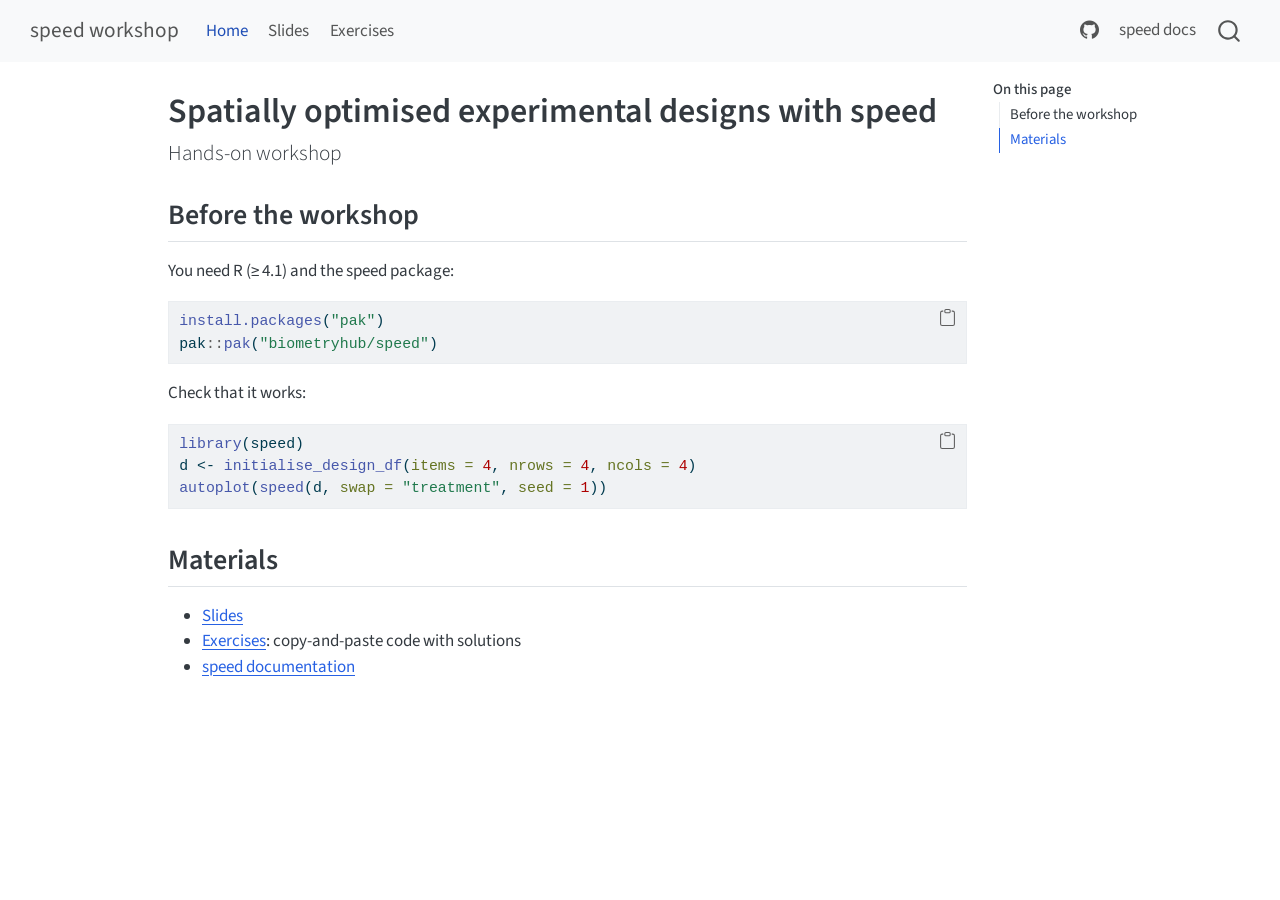
==== index.html @ 63a2e5d4 "Built site for gh-pages" ====
<!DOCTYPE html>
<html xmlns="http://www.w3.org/1999/xhtml" lang="en" xml:lang="en"><head>

<meta charset="utf-8">
<meta name="generator" content="quarto-1.11.9">

<meta name="viewport" content="width=device-width, initial-scale=1.0, user-scalable=yes">


<title>Spatially optimised experimental designs with speed – speed workshop</title>
<style>
/* Default styles provided by pandoc.
** See https://pandoc.org/MANUAL.html#variables-for-html for config info.
*/
span.smallcaps{font-variant: small-caps;}
div.columns{display: flex; gap: 1.5em;}
div.column{flex: auto;}
@media screen {
div.columns{gap: min(4vw, 1.5em);}
div.column{overflow-x: auto;}
}
div.hanging-indent{margin-left: 1.5em; text-indent: -1.5em;}
ul.task-list{list-style: none;}
ul.task-list li input[type="checkbox"] {
  width: 0.8em;
  margin: 0 0.8em 0.2em -1em; /* quarto-specific, see https://github.com/quarto-dev/quarto-cli/issues/4556 */ 
  vertical-align: middle;
}
/* CSS for syntax highlighting */
html { -webkit-text-size-adjust: 100%; }
pre > code.sourceCode { white-space: pre; position: relative; }
pre > code.sourceCode > span { display: inline-block; line-height: 1.25; }
pre > code.sourceCode > span:empty { height: 1.2em; }
.sourceCode { overflow: visible; }
code.sourceCode > span { color: inherit; text-decoration: inherit; }
div.sourceCode { margin: 1em 0; }
pre.sourceCode { margin: 0; }
@media screen {
div.sourceCode { overflow: auto; }
}
@media print {
pre > code.sourceCode { white-space: pre-wrap; }
pre > code.sourceCode > span { text-indent: -5em; padding-left: 5em; }
}
pre.numberSource code
  { counter-reset: source-line 0; }
pre.numberSource code > span
  { position: relative; left: -4em; counter-increment: source-line; }
pre.numberSource code > span > a:first-child::before
  { content: counter(source-line);
    position: relative; left: -1em; text-align: right; vertical-align: baseline;
    border: none; display: inline-block;
    -webkit-touch-callout: none; -webkit-user-select: none;
    -khtml-user-select: none; -moz-user-select: none;
    -ms-user-select: none; user-select: none;
    padding: 0 4px; width: 4em;
  }
pre.numberSource { margin-left: 3em;  padding-left: 4px; }
div.sourceCode
  {   }
@media screen {
pre > code.sourceCode > span > a:first-child::before { text-decoration: underline; }
}
</style>


<script src="site_libs/quarto-nav/quarto-nav.js"></script>
<script src="site_libs/quarto-nav/headroom.min.js"></script>
<script src="site_libs/clipboard/clipboard.min.js"></script>
<script src="site_libs/quarto-search/autocomplete.umd.js"></script>
<script src="site_libs/quarto-search/fuse.min.js"></script>
<script src="site_libs/quarto-search/quarto-search.js"></script>
<meta name="quarto:offset" content="./">
<script src="site_libs/quarto-html/quarto.js" type="module"></script>
<script src="site_libs/quarto-html/tabsets/tabsets.js" type="module"></script>
<script src="site_libs/quarto-html/scrollable-regions/scrollable-regions.js" type="module"></script>
<script src="site_libs/quarto-html/popper.min.js"></script>
<script src="site_libs/quarto-html/tippy.umd.min.js"></script>
<script src="site_libs/quarto-html/anchor.min.js"></script>
<link href="site_libs/quarto-html/tippy.css" rel="stylesheet">
<link href="site_libs/quarto-html/quarto-syntax-highlighting-63b5708e65d6cd79cd7618c58d0c21e7.css" rel="stylesheet" id="quarto-text-highlighting-styles">
<script src="site_libs/bootstrap/bootstrap.min.js"></script>
<link href="site_libs/bootstrap/bootstrap-icons.css" rel="stylesheet">
<link href="site_libs/bootstrap/bootstrap-f37043fca5f9b6498928b04d5d352ac5.min.css" rel="stylesheet" append-hash="true" id="quarto-bootstrap" data-mode="light">
<script id="quarto-search-options" type="application/json">{
  "location": "navbar",
  "copy-button": false,
  "collapse-after": 3,
  "panel-placement": "end",
  "type": "overlay",
  "limit": 50,
  "keyboard-shortcut": [
    "f",
    "/",
    "s"
  ],
  "show-item-context": false,
  "language": {
    "search-no-results-text": "No results",
    "search-matching-documents-text": "matching documents",
    "search-copy-link-title": "Copy link to search",
    "search-hide-matches-text": "Hide additional matches",
    "search-more-match-text": "more match in this document",
    "search-more-matches-text": "more matches in this document",
    "search-clear-button-title": "Clear",
    "search-text-placeholder": "",
    "search-detached-cancel-button-title": "Cancel",
    "search-submit-button-title": "Submit",
    "search-label": "Search"
  }
}</script>


</head>

<body class="nav-fixed quarto-light"><a id="quarto-skip-link" class="visually-hidden-focusable" href="#quarto-document-content">Skip to main content</a>

<div id="quarto-search-results"></div>
  <header id="quarto-header" class="headroom fixed-top">
    <nav class="navbar navbar-expand-lg " data-bs-theme="dark" aria-label="Site">
      <div class="navbar-container container-fluid">
      <div class="navbar-brand-container mx-auto">
    <a class="navbar-brand" href="./index.html">
    <span class="navbar-title">speed workshop</span>
    </a>
  </div>
          <button class="navbar-toggler" type="button" data-bs-toggle="collapse" data-bs-target="#navbarCollapse" aria-controls="navbarCollapse" aria-expanded="false" aria-label="Toggle navigation" onclick="if (window.quartoToggleHeadroom) { window.quartoToggleHeadroom(); }">
  <span class="navbar-toggler-icon"></span>
</button>
          <div class="collapse navbar-collapse" id="navbarCollapse">
            <ul class="navbar-nav navbar-nav-scroll me-auto">
  <li class="nav-item">
    <a class="nav-link active" href="./index.html" aria-current="page"> 
<span class="menu-text">Home</span></a>
  </li>  
  <li class="nav-item">
    <a class="nav-link" href="./slides.html"> 
<span class="menu-text">Slides</span></a>
  </li>  
  <li class="nav-item">
    <a class="nav-link" href="./exercises.html"> 
<span class="menu-text">Exercises</span></a>
  </li>  
</ul>
            <ul class="navbar-nav navbar-nav-scroll ms-auto">
  <li class="nav-item compact">
    <a class="nav-link" href="https://github.com/biometryhub/speed"> <i class="bi bi-github" role="img">
</i> 
<span class="menu-text"></span></a>
  </li>  
  <li class="nav-item">
    <a class="nav-link" href="https://biometryhub.github.io/speed/"> 
<span class="menu-text">speed docs</span></a>
  </li>  
</ul>
          </div> <!-- /navcollapse -->
            <div class="quarto-navbar-tools">
</div>
            <div id="quarto-search" class="" title="Search"></div>
      </div> <!-- /container-fluid -->
    </nav>
</header>
<!-- content -->
<div id="quarto-content" class="quarto-container page-columns page-rows-contents page-layout-article page-navbar">
<!-- sidebar -->
<!-- margin-sidebar -->
    <div id="quarto-margin-sidebar" class="sidebar margin-sidebar">
        <nav id="TOC" role="doc-toc" aria-labelledby="toc-title" class="toc-active">
    <h2 id="toc-title">On this page</h2>
   
  <ul>
  <li><a href="#before-the-workshop" id="toc-before-the-workshop" class="nav-link active" data-scroll-target="#before-the-workshop">Before the workshop</a></li>
  <li><a href="#materials" id="toc-materials" class="nav-link" data-scroll-target="#materials">Materials</a></li>
  </ul>
</nav>
    </div>
<!-- main -->
<main class="content" id="quarto-document-content" tabindex="-1">

<header id="title-block-header" class="quarto-title-block default">
<div class="quarto-title">
<h1 class="title">Spatially optimised experimental designs with speed</h1>
<p class="subtitle lead">Hands-on workshop</p>
</div>



<div class="quarto-title-meta">

    
  
    
  </div>
  


</header>


<!-- TODO: date, venue, presenters -->
<section id="before-the-workshop" class="level2">
<h2 class="anchored" data-anchor-id="before-the-workshop">Before the workshop</h2>
<p>You need R (≥ 4.1) and the speed package:</p>
<div class="code-copy-outer-scaffold"><div class="sourceCode" id="cb1"><pre class="sourceCode r code-with-copy"><code class="sourceCode r"><span id="cb1-1"><a href="#cb1-1" aria-hidden="true" tabindex="-1"></a><span class="fu">install.packages</span>(<span class="st">"pak"</span>)</span>
<span id="cb1-2"><a href="#cb1-2" aria-hidden="true" tabindex="-1"></a>pak<span class="sc">::</span><span class="fu">pak</span>(<span class="st">"biometryhub/speed"</span>)</span></code></pre></div><button title="Copy to Clipboard" class="code-copy-button"><i class="bi"></i></button></div>
<p>Check that it works:</p>
<div class="code-copy-outer-scaffold"><div class="sourceCode" id="cb2"><pre class="sourceCode r code-with-copy"><code class="sourceCode r"><span id="cb2-1"><a href="#cb2-1" aria-hidden="true" tabindex="-1"></a><span class="fu">library</span>(speed)</span>
<span id="cb2-2"><a href="#cb2-2" aria-hidden="true" tabindex="-1"></a>d <span class="ot">&lt;-</span> <span class="fu">initialise_design_df</span>(<span class="at">items =</span> <span class="dv">4</span>, <span class="at">nrows =</span> <span class="dv">4</span>, <span class="at">ncols =</span> <span class="dv">4</span>)</span>
<span id="cb2-3"><a href="#cb2-3" aria-hidden="true" tabindex="-1"></a><span class="fu">autoplot</span>(<span class="fu">speed</span>(d, <span class="at">swap =</span> <span class="st">"treatment"</span>, <span class="at">seed =</span> <span class="dv">1</span>))</span></code></pre></div><button title="Copy to Clipboard" class="code-copy-button"><i class="bi"></i></button></div>
</section>
<section id="materials" class="level2">
<h2 class="anchored" data-anchor-id="materials">Materials</h2>
<ul>
<li><a href="./slides.html">Slides</a></li>
<li><a href="./exercises.html">Exercises</a>: copy-and-paste code with solutions</li>
<li><a href="https://biometryhub.github.io/speed/">speed documentation</a></li>
</ul>


</section>

</main> <!-- /main -->
<script id="quarto-html-after-body" type="application/javascript">
  window.document.addEventListener("DOMContentLoaded", function (event) {
    const icon = "";
    const anchorJS = new window.AnchorJS();
    anchorJS.options = {
      placement: 'right',
      icon: icon
    };
    anchorJS.add('.anchored');
    const isCodeAnnotation = (el) => {
      for (const clz of el.classList) {
        if (clz.startsWith('code-annotation-')) {                     
          return true;
        }
      }
      return false;
    }
    const onCopySuccess = function(e) {
      // button target
      const button = e.trigger;
      // don't keep focus
      button.blur();
      // flash "checked"
      button.classList.add('code-copy-button-checked');
      var currentTitle = button.getAttribute("title");
      button.setAttribute("title", "Copied!");
      let tooltip;
      if (window.bootstrap) {
        button.setAttribute("data-bs-toggle", "tooltip");
        button.setAttribute("data-bs-placement", "left");
        button.setAttribute("data-bs-title", "Copied!");
        tooltip = new bootstrap.Tooltip(button, 
          { trigger: "manual", 
            customClass: "code-copy-button-tooltip",
            offset: [0, -8]});
        tooltip.show();    
      }
      setTimeout(function() {
        if (tooltip) {
          tooltip.hide();
          button.removeAttribute("data-bs-title");
          button.removeAttribute("data-bs-toggle");
          button.removeAttribute("data-bs-placement");
        }
        button.setAttribute("title", currentTitle);
        button.classList.remove('code-copy-button-checked');
      }, 1000);
      // clear code selection
      e.clearSelection();
    }
    const getTextToCopy = function(trigger) {
      const outerScaffold = trigger.parentElement.cloneNode(true);
      const codeEl = outerScaffold.querySelector('code');
      for (const childEl of codeEl.children) {
        if (isCodeAnnotation(childEl)) {
          childEl.remove();
        }
      }
      return codeEl.innerText;
    }
    const clipboard = new window.ClipboardJS('.code-copy-button:not([data-in-quarto-modal])', {
      text: getTextToCopy
    });
    clipboard.on('success', onCopySuccess);
    if (window.document.getElementById('quarto-embedded-source-code-modal')) {
      const clipboardModal = new window.ClipboardJS('.code-copy-button[data-in-quarto-modal]', {
        text: getTextToCopy,
        container: window.document.getElementById('quarto-embedded-source-code-modal')
      });
      clipboardModal.on('success', onCopySuccess);
    }
      var localhostRegex = new RegExp(/^(?:http|https):\/\/localhost\:?[0-9]*\//);
      var mailtoRegex = new RegExp(/^mailto:/);
        var filterRegex = new RegExp('/' + window.location.host + '/');
      var isInternal = (href) => {
          return filterRegex.test(href) || localhostRegex.test(href) || mailtoRegex.test(href);
      }
      // Inspect non-navigation links and adorn them if external
      window.quartoDecorateExternalLinks = function (root) {
     var links = (root || window.document).querySelectorAll('a[href]:not(.nav-link):not(.navbar-brand):not(.toc-action):not(.sidebar-link):not(.sidebar-item-toggle):not(.pagination-link):not(.no-external):not([aria-hidden]):not(.dropdown-item):not(.quarto-navigation-tool):not(.about-link)');
      for (var i=0; i<links.length; i++) {
        const link = links[i];
        if (!isInternal(link.href)) {
          // undo the damage that might have been done by quarto-nav.js in the case of
          // links that we want to consider external
          if (link.dataset.originalHref !== undefined) {
            link.href = link.dataset.originalHref;
          }
          if (!link.classList.contains('no-external-icon')) {
          }
        }
      }
      };
      window.quartoDecorateExternalLinks(window.document);
    // Esc closes the popup (WCAG 1.4.13) and focus leaving both trigger and
    // popup closes it (WCAG 2.4.11); tippy handles neither for interactive popups.
    const hideOnEscAndFocusOut = {
      name: 'hideOnEscAndFocusOut',
      defaultValue: true,
      fn(instance) {
        const dismiss = () => {
          // A show scheduled by the trigger delay would otherwise reopen it
          instance.clearDelayTimeouts();
          instance.hide();
        };
        const onKeyDown = (event) => {
          if (event.key !== 'Escape') {
            return;
          }
          // Keep Esc from also reaching page handlers (e.g. reveal.js overview),
          // except an open reveal.js slide menu, which Esc should close too.
          // The menu handles keys only when its keyboard option is on.
          const menuHandlesEsc = window.Reveal?.getPlugin?.('menu')?.isOpen() &&
            window.Reveal.getConfig().menu?.keyboard !== false;
          if (!menuHandlesEsc) {
            event.stopPropagation();
          }
          if (instance.popper.contains(window.document.activeElement)) {
            // Disabled while refocusing so the focus trigger does not reopen it
            instance.disable();
            instance.reference.focus();
            instance.enable();
          }
          dismiss();
        };
        const onFocusOut = (event) => {
          const target = event.relatedTarget;
          if (target && !instance.reference.contains(target) &&
              !instance.popper.contains(target)) {
            dismiss();
          }
        };
        // On the trigger too: a click trigger (code-annotations: select) has no
        // blur handling. Attached for the instance's lifetime so leaving the
        // trigger also cancels a show still pending on the trigger delay.
        instance.reference.addEventListener('focusout', onFocusOut);
        return {
          onShow() {
            window.document.addEventListener('keydown', onKeyDown, true);
            instance.popper.addEventListener('focusout', onFocusOut);
          },
          onHide() {
            window.document.removeEventListener('keydown', onKeyDown, true);
            instance.popper.removeEventListener('focusout', onFocusOut);
          },
          onDestroy() {
            instance.reference.removeEventListener('focusout', onFocusOut);
          },
        };
      },
    };
    function tippyHover(el, contentFn, onTriggerFn, onUntriggerFn) {
      const config = {
        allowHTML: true,
        maxWidth: 500,
        delay: 100,
        arrow: false,
        appendTo: function(el) {
            return el.parentElement;
        },
        interactive: true,
        interactiveBorder: 10,
        theme: 'quarto',
        placement: 'bottom-start',
        plugins: [hideOnEscAndFocusOut],
      };
      if (contentFn) {
        config.content = contentFn;
      }
      if (onTriggerFn) {
        config.onTrigger = onTriggerFn;
      }
      if (onUntriggerFn) {
        config.onUntrigger = onUntriggerFn;
      }
      window.tippy(el, config); 
    }
    const noterefs = window.document.querySelectorAll('a[role="doc-noteref"]');
    for (var i=0; i<noterefs.length; i++) {
      const ref = noterefs[i];
      tippyHover(ref, function() {
        // use id or data attribute instead here
        let href = ref.getAttribute('data-footnote-href') || ref.getAttribute('href');
        try { href = new URL(href).hash; } catch {}
        const id = href.replace(/^#\/?/, "");
        const note = window.document.getElementById(id);
        if (note) {
          return note.innerHTML;
        } else {
          return "";
        }
      });
    }
    const xrefs = window.document.querySelectorAll('a.quarto-xref');
    const processXRef = (id, note) => {
      // Strip column container classes
      const stripColumnClz = (el) => {
        el.classList.remove("page-full", "page-columns");
        if (el.children) {
          for (const child of el.children) {
            stripColumnClz(child);
          }
        }
      }
      stripColumnClz(note)
      if (id === null || id.startsWith('sec-')) {
        // Special case sections, only their first couple elements
        const container = document.createElement("div");
        if (note.children && note.children.length > 2) {
          container.appendChild(note.children[0].cloneNode(true));
          for (let i = 1; i < note.children.length; i++) {
            const child = note.children[i];
            if (child.tagName === "P" && child.innerText === "") {
              continue;
            } else {
              container.appendChild(child.cloneNode(true));
              break;
            }
          }
          if (window.Quarto?.typesetMath) {
            window.Quarto.typesetMath(container);
          }
          return container.innerHTML
        } else {
          if (window.Quarto?.typesetMath) {
            window.Quarto.typesetMath(note);
          }
          return note.innerHTML;
        }
      } else {
        // Remove any anchor links if they are present
        const anchorLink = note.querySelector('a.anchorjs-link');
        if (anchorLink) {
          anchorLink.remove();
        }
        if (window.Quarto?.typesetMath) {
          window.Quarto.typesetMath(note);
        }
        if (note.classList.contains("callout")) {
          return note.outerHTML;
        } else {
          return note.innerHTML;
        }
      }
    }
    for (var i=0; i<xrefs.length; i++) {
      const xref = xrefs[i];
      tippyHover(xref, undefined, function(instance) {
        instance.disable();
        let url = xref.getAttribute('href');
        let hash = undefined; 
        if (url.startsWith('#')) {
          hash = url;
        } else {
          try { hash = new URL(url).hash; } catch {}
        }
        if (hash) {
          const id = hash.replace(/^#\/?/, "");
          const note = window.document.getElementById(id);
          if (note !== null) {
            try {
              const html = processXRef(id, note.cloneNode(true));
              instance.setContent(html);
            } finally {
              instance.enable();
              instance.show();
            }
          } else {
            // See if we can fetch this
            fetch(url.split('#')[0])
            .then(res => res.text())
            .then(html => {
              const parser = new DOMParser();
              const htmlDoc = parser.parseFromString(html, "text/html");
              const note = htmlDoc.getElementById(id);
              if (note !== null) {
                const html = processXRef(id, note);
                instance.setContent(html);
              } 
            }).finally(() => {
              instance.enable();
              instance.show();
            });
          }
        } else {
          // See if we can fetch a full url (with no hash to target)
          // This is a special case and we should probably do some content thinning / targeting
          fetch(url)
          .then(res => res.text())
          .then(html => {
            const parser = new DOMParser();
            const htmlDoc = parser.parseFromString(html, "text/html");
            const note = htmlDoc.querySelector('main.content');
            if (note !== null) {
              // This should only happen for chapter cross references
              // (since there is no id in the URL)
              // remove the first header
              if (note.children.length > 0 && note.children[0].tagName === "HEADER") {
                note.children[0].remove();
              }
              const html = processXRef(null, note);
              instance.setContent(html);
            } 
          }).finally(() => {
            instance.enable();
            instance.show();
          });
        }
      }, function(instance) {
      });
    }
        let selectedAnnoteEl;
        const selectorForAnnotation = ( cell, annotation) => {
          let cellAttr = 'data-code-cell="' + cell + '"';
          let lineAttr = 'data-code-annotation="' +  annotation + '"';
          const selector = 'span[' + cellAttr + '][' + lineAttr + ']';
          return selector;
        }
        const selectCodeLines = (annoteEl) => {
          const doc = window.document;
          const targetCell = annoteEl.getAttribute("data-target-cell");
          const targetAnnotation = annoteEl.getAttribute("data-target-annotation");
          const annoteSpan = window.document.querySelector(selectorForAnnotation(targetCell, targetAnnotation));
          const lines = annoteSpan.getAttribute("data-code-lines").split(",");
          const lineIds = lines.map((line) => {
            return targetCell + "-" + line;
          })
          // Each band is positioned against its own containing block, which is
          // not the offsetParent of the lines, so place it from client rects.
          const placeBand = (band, firstEl, lastEl, codeBlock) => {
            const container = band.offsetParent;
            if (container === null) {
              return;
            }
            const containerRect = container.getBoundingClientRect();
            // Reveal.js scales slides with a transform, so convert client
            // pixels back to the CSS pixels of the container.
            const scale = containerRect.height / container.offsetHeight || 1;
            const firstRect = firstEl.getBoundingClientRect();
            const lastRect = lastEl.getBoundingClientRect();
            const top = (firstRect.top - containerRect.top) / scale - container.clientTop + container.scrollTop;
            const height = (lastRect.bottom - firstRect.top) / scale;
            band.style.top = top - 2 + "px";
            band.style.height = height + 4 + "px";
            if (codeBlock) {
              // Without the copy button wrapper, the containing block is wider
              // than the code block, so span the code block explicitly.
              const blockRect = codeBlock.getBoundingClientRect();
              band.style.left = (blockRect.left - containerRect.left) / scale - container.clientLeft + container.scrollLeft + "px";
              band.style.width = blockRect.width / scale + "px";
            }
          };
          if (lineIds.length > 0) {
            const el = window.document.getElementById(lineIds[0]);
            const lastEl = window.document.getElementById(lineIds[lineIds.length - 1]);
            const parent = el.parentElement.parentElement;
            // cook up a div (if necessary) and position it
            let div = window.document.getElementById("code-annotation-line-highlight");
            if (div === null) {
              div = window.document.createElement("div");
              div.setAttribute("id", "code-annotation-line-highlight");
              div.style.position = 'absolute';
              parent.appendChild(div);
            }
            placeBand(div, el, lastEl, parent.closest("div.sourceCode") || parent);
            let gutterDiv = window.document.getElementById("code-annotation-line-highlight-gutter");
            if (gutterDiv === null) {
              gutterDiv = window.document.createElement("div");
              gutterDiv.setAttribute("id", "code-annotation-line-highlight-gutter");
              gutterDiv.style.position = 'absolute';
              const codeCell = window.document.getElementById(targetCell);
              const gutter = codeCell.querySelector('.code-annotation-gutter');
              gutter.appendChild(gutterDiv);
            }
            placeBand(gutterDiv, el, lastEl);
            selectedAnnoteEl = annoteEl;
          }
        };
        const unselectCodeLines = () => {
          const elementsIds = ["code-annotation-line-highlight", "code-annotation-line-highlight-gutter"];
          elementsIds.forEach((elId) => {
            const div = window.document.getElementById(elId);
            if (div) {
              div.remove();
            }
          });
          selectedAnnoteEl = undefined;
        };
          // Handle positioning of the toggle
      window.addEventListener(
        "resize",
        throttle(() => {
          elRect = undefined;
          if (selectedAnnoteEl) {
            selectCodeLines(selectedAnnoteEl);
          }
        }, 10)
      );
      function throttle(fn, ms) {
      let throttle = false;
      let timer;
        return (...args) => {
          if(!throttle) { // first call gets through
              fn.apply(this, args);
              throttle = true;
          } else { // all the others get throttled
              if(timer) clearTimeout(timer); // cancel #2
              timer = setTimeout(() => {
                fn.apply(this, args);
                timer = throttle = false;
              }, ms);
          }
        };
      }
        // Attach click handler to the DT
        const annoteDls = window.document.querySelectorAll('dt[data-target-cell]');
        for (const annoteDlNode of annoteDls) {
          annoteDlNode.addEventListener('click', (event) => {
            const clickedEl = event.target;
            if (clickedEl !== selectedAnnoteEl) {
              unselectCodeLines();
              const activeEl = window.document.querySelector('dt[data-target-cell].code-annotation-active');
              if (activeEl) {
                activeEl.classList.remove('code-annotation-active');
              }
              selectCodeLines(clickedEl);
              clickedEl.classList.add('code-annotation-active');
            } else {
              // Unselect the line
              unselectCodeLines();
              clickedEl.classList.remove('code-annotation-active');
            }
          });
        }
    const findCites = (el) => {
      const parentEl = el.parentElement;
      if (parentEl) {
        const cites = parentEl.dataset.cites;
        if (cites) {
          return {
            el,
            cites: cites.split(' ')
          };
        } else {
          return findCites(el.parentElement)
        }
      } else {
        return undefined;
      }
    };
    var bibliorefs = window.document.querySelectorAll('a[role="doc-biblioref"]');
    for (var i=0; i<bibliorefs.length; i++) {
      const ref = bibliorefs[i];
      const citeInfo = findCites(ref);
      if (citeInfo) {
        tippyHover(citeInfo.el, function() {
          var popup = window.document.createElement('div');
          citeInfo.cites.forEach(function(cite) {
            var citeDiv = window.document.createElement('div');
            citeDiv.classList.add('hanging-indent');
            citeDiv.classList.add('csl-entry');
            var biblioDiv = window.document.getElementById('ref-' + cite);
            if (biblioDiv) {
              citeDiv.innerHTML = biblioDiv.innerHTML;
            }
            popup.appendChild(citeDiv);
          });
          return popup.innerHTML;
        });
      }
    }
  });
  </script>
  <script type="application/javascript">
  window.quartoScrollableRegionsLabels = {"code":"Scrollable code","output":"Scrollable output"};
  </script>
</div> <!-- /content -->




</body></html>
---- site_libs/quarto-html/tippy.css ----
.tippy-box[data-animation=fade][data-state=hidden]{opacity:0}[data-tippy-root]{max-width:calc(100vw - 10px)}.tippy-box{position:relative;background-color:#333;color:#fff;border-radius:4px;font-size:14px;line-height:1.4;white-space:normal;outline:0;transition-property:transform,visibility,opacity}.tippy-box[data-placement^=top]>.tippy-arrow{bottom:0}.tippy-box[data-placement^=top]>.tippy-arrow:before{bottom:-7px;left:0;border-width:8px 8px 0;border-top-color:initial;transform-origin:center top}.tippy-box[data-placement^=bottom]>.tippy-arrow{top:0}.tippy-box[data-placement^=bottom]>.tippy-arrow:before{top:-7px;left:0;border-width:0 8px 8px;border-bottom-color:initial;transform-origin:center bottom}.tippy-box[data-placement^=left]>.tippy-arrow{right:0}.tippy-box[data-placement^=left]>.tippy-arrow:before{border-width:8px 0 8px 8px;border-left-color:initial;right:-7px;transform-origin:center left}.tippy-box[data-placement^=right]>.tippy-arrow{left:0}.tippy-box[data-placement^=right]>.tippy-arrow:before{left:-7px;border-width:8px 8px 8px 0;border-right-color:initial;transform-origin:center right}.tippy-box[data-inertia][data-state=visible]{transition-timing-function:cubic-bezier(.54,1.5,.38,1.11)}.tippy-arrow{width:16px;height:16px;color:#333}.tippy-arrow:before{content:"";position:absolute;border-color:transparent;border-style:solid}.tippy-content{position:relative;padding:5px 9px;z-index:1}
---- site_libs/quarto-html/quarto-syntax-highlighting-63b5708e65d6cd79cd7618c58d0c21e7.css ----
/* quarto syntax highlight colors */
:root {
  --quarto-hl-ot-color: #003B4F;
  --quarto-hl-at-color: #657422;
  --quarto-hl-ss-color: #20794D;
  --quarto-hl-an-color: #5E5E5E;
  --quarto-hl-fu-color: #4758AB;
  --quarto-hl-st-color: #20794D;
  --quarto-hl-cf-color: #003B4F;
  --quarto-hl-op-color: #5E5E5E;
  --quarto-hl-er-color: #AD0000;
  --quarto-hl-bn-color: #AD0000;
  --quarto-hl-al-color: #AD0000;
  --quarto-hl-va-color: #111111;
  --quarto-hl-bu-color: inherit;
  --quarto-hl-ex-color: inherit;
  --quarto-hl-pp-color: #AD0000;
  --quarto-hl-in-color: #5E5E5E;
  --quarto-hl-vs-color: #20794D;
  --quarto-hl-wa-color: #5E5E5E;
  --quarto-hl-do-color: #5E5E5E;
  --quarto-hl-im-color: #00769E;
  --quarto-hl-ch-color: #20794D;
  --quarto-hl-dt-color: #AD0000;
  --quarto-hl-fl-color: #AD0000;
  --quarto-hl-co-color: #5E5E5E;
  --quarto-hl-cv-color: #5E5E5E;
  --quarto-hl-cn-color: #8f5902;
  --quarto-hl-sc-color: #5E5E5E;
  --quarto-hl-dv-color: #AD0000;
  --quarto-hl-kw-color: #003B4F;
}

/* other quarto variables */
:root {
  --quarto-font-monospace: SFMono-Regular, Menlo, Monaco, Consolas, "Liberation Mono", "Courier New", monospace;
}

/* syntax highlight based on Pandoc's rules */
pre > code.sourceCode > span {
  color: #003B4F;
}

code.sourceCode > span {
  color: #003B4F;
}

div.sourceCode,
div.sourceCode pre.sourceCode {
  color: #003B4F;
}

/* Normal */
code span {
  color: #003B4F;
}

/* Alert */
code span.al {
  color: #AD0000;
  font-style: inherit;
}

/* Annotation */
code span.an {
  color: #5E5E5E;
  font-style: inherit;
}

/* Attribute */
code span.at {
  color: #657422;
  font-style: inherit;
}

/* BaseN */
code span.bn {
  color: #AD0000;
  font-style: inherit;
}

/* BuiltIn */
code span.bu {
  font-style: inherit;
}

/* ControlFlow */
code span.cf {
  color: #003B4F;
  font-weight: bold;
  font-style: inherit;
}

/* Char */
code span.ch {
  color: #20794D;
  font-style: inherit;
}

/* Constant */
code span.cn {
  color: #8f5902;
  font-style: inherit;
}

/* Comment */
code span.co {
  color: #5E5E5E;
  font-style: inherit;
}

/* CommentVar */
code span.cv {
  color: #5E5E5E;
  font-style: italic;
}

/* Documentation */
code span.do {
  color: #5E5E5E;
  font-style: italic;
}

/* DataType */
code span.dt {
  color: #AD0000;
  font-style: inherit;
}

/* DecVal */
code span.dv {
  color: #AD0000;
  font-style: inherit;
}

/* Error */
code span.er {
  color: #AD0000;
  font-style: inherit;
}

/* Extension */
code span.ex {
  font-style: inherit;
}

/* Float */
code span.fl {
  color: #AD0000;
  font-style: inherit;
}

/* Function */
code span.fu {
  color: #4758AB;
  font-style: inherit;
}

/* Import */
code span.im {
  color: #00769E;
  font-style: inherit;
}

/* Information */
code span.in {
  color: #5E5E5E;
  font-style: inherit;
}

/* Keyword */
code span.kw {
  color: #003B4F;
  font-weight: bold;
  font-style: inherit;
}

/* Operator */
code span.op {
  color: #5E5E5E;
  font-style: inherit;
}

/* Other */
code span.ot {
  color: #003B4F;
  font-style: inherit;
}

/* Preprocessor */
code span.pp {
  color: #AD0000;
  font-style: inherit;
}

/* SpecialChar */
code span.sc {
  color: #5E5E5E;
  font-style: inherit;
}

/* SpecialString */
code span.ss {
  color: #20794D;
  font-style: inherit;
}

/* String */
code span.st {
  color: #20794D;
  font-style: inherit;
}

/* Variable */
code span.va {
  color: #111111;
  font-style: inherit;
}

/* VerbatimString */
code span.vs {
  color: #20794D;
  font-style: inherit;
}

/* Warning */
code span.wa {
  color: #5E5E5E;
  font-style: italic;
}

.prevent-inlining {
  content: "</";
}

/*# sourceMappingURL=054cc16b9e9817627be6994582d2ffb5.css.map */
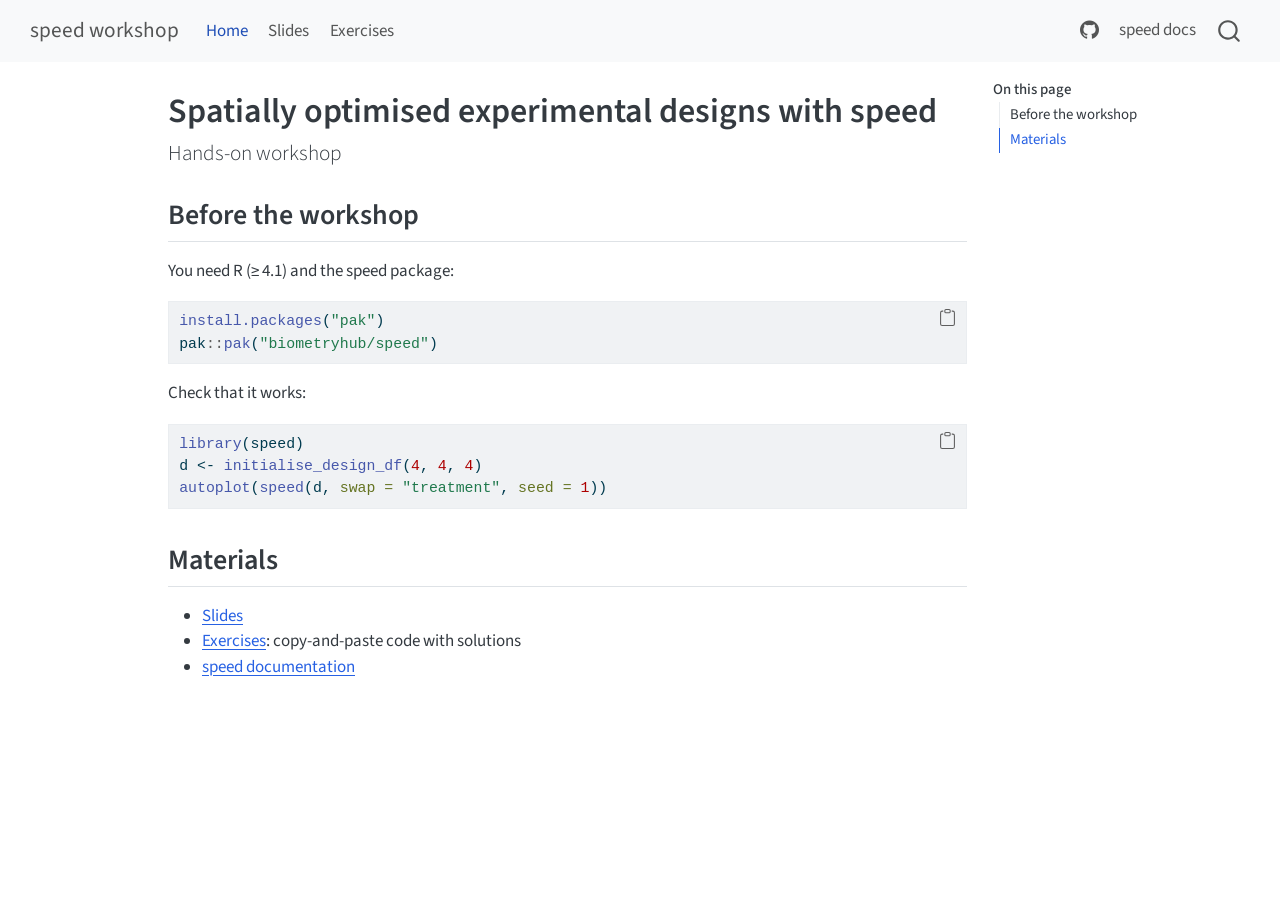
==== commit feb5f26d: "Built site for gh-pages" ====
--- a/index.html
+++ b/index.html
@@ -205,7 +205,7 @@
 <span id="cb1-2"><a href="#cb1-2" aria-hidden="true" tabindex="-1"></a>pak<span class="sc">::</span><span class="fu">pak</span>(<span class="st">"biometryhub/speed"</span>)</span></code></pre></div><button title="Copy to Clipboard" class="code-copy-button"><i class="bi"></i></button></div>
 <p>Check that it works:</p>
 <div class="code-copy-outer-scaffold"><div class="sourceCode" id="cb2"><pre class="sourceCode r code-with-copy"><code class="sourceCode r"><span id="cb2-1"><a href="#cb2-1" aria-hidden="true" tabindex="-1"></a><span class="fu">library</span>(speed)</span>
-<span id="cb2-2"><a href="#cb2-2" aria-hidden="true" tabindex="-1"></a>d <span class="ot">&lt;-</span> <span class="fu">initialise_design_df</span>(<span class="at">items =</span> <span class="dv">4</span>, <span class="at">nrows =</span> <span class="dv">4</span>, <span class="at">ncols =</span> <span class="dv">4</span>)</span>
+<span id="cb2-2"><a href="#cb2-2" aria-hidden="true" tabindex="-1"></a>d <span class="ot">&lt;-</span> <span class="fu">initialise_design_df</span>(<span class="dv">4</span>, <span class="dv">4</span>, <span class="dv">4</span>)</span>
 <span id="cb2-3"><a href="#cb2-3" aria-hidden="true" tabindex="-1"></a><span class="fu">autoplot</span>(<span class="fu">speed</span>(d, <span class="at">swap =</span> <span class="st">"treatment"</span>, <span class="at">seed =</span> <span class="dv">1</span>))</span></code></pre></div><button title="Copy to Clipboard" class="code-copy-button"><i class="bi"></i></button></div>
 </section>
 <section id="materials" class="level2">
@@ -293,7 +293,7 @@
     }
       var localhostRegex = new RegExp(/^(?:http|https):\/\/localhost\:?[0-9]*\//);
       var mailtoRegex = new RegExp(/^mailto:/);
-        var filterRegex = new RegExp('/' + window.location.host + '/');
+        var filterRegex = new RegExp("https:\/\/AAGI-AUS\.github\.io\/speed-workshop\/");
       var isInternal = (href) => {
           return filterRegex.test(href) || localhostRegex.test(href) || mailtoRegex.test(href);
       }
